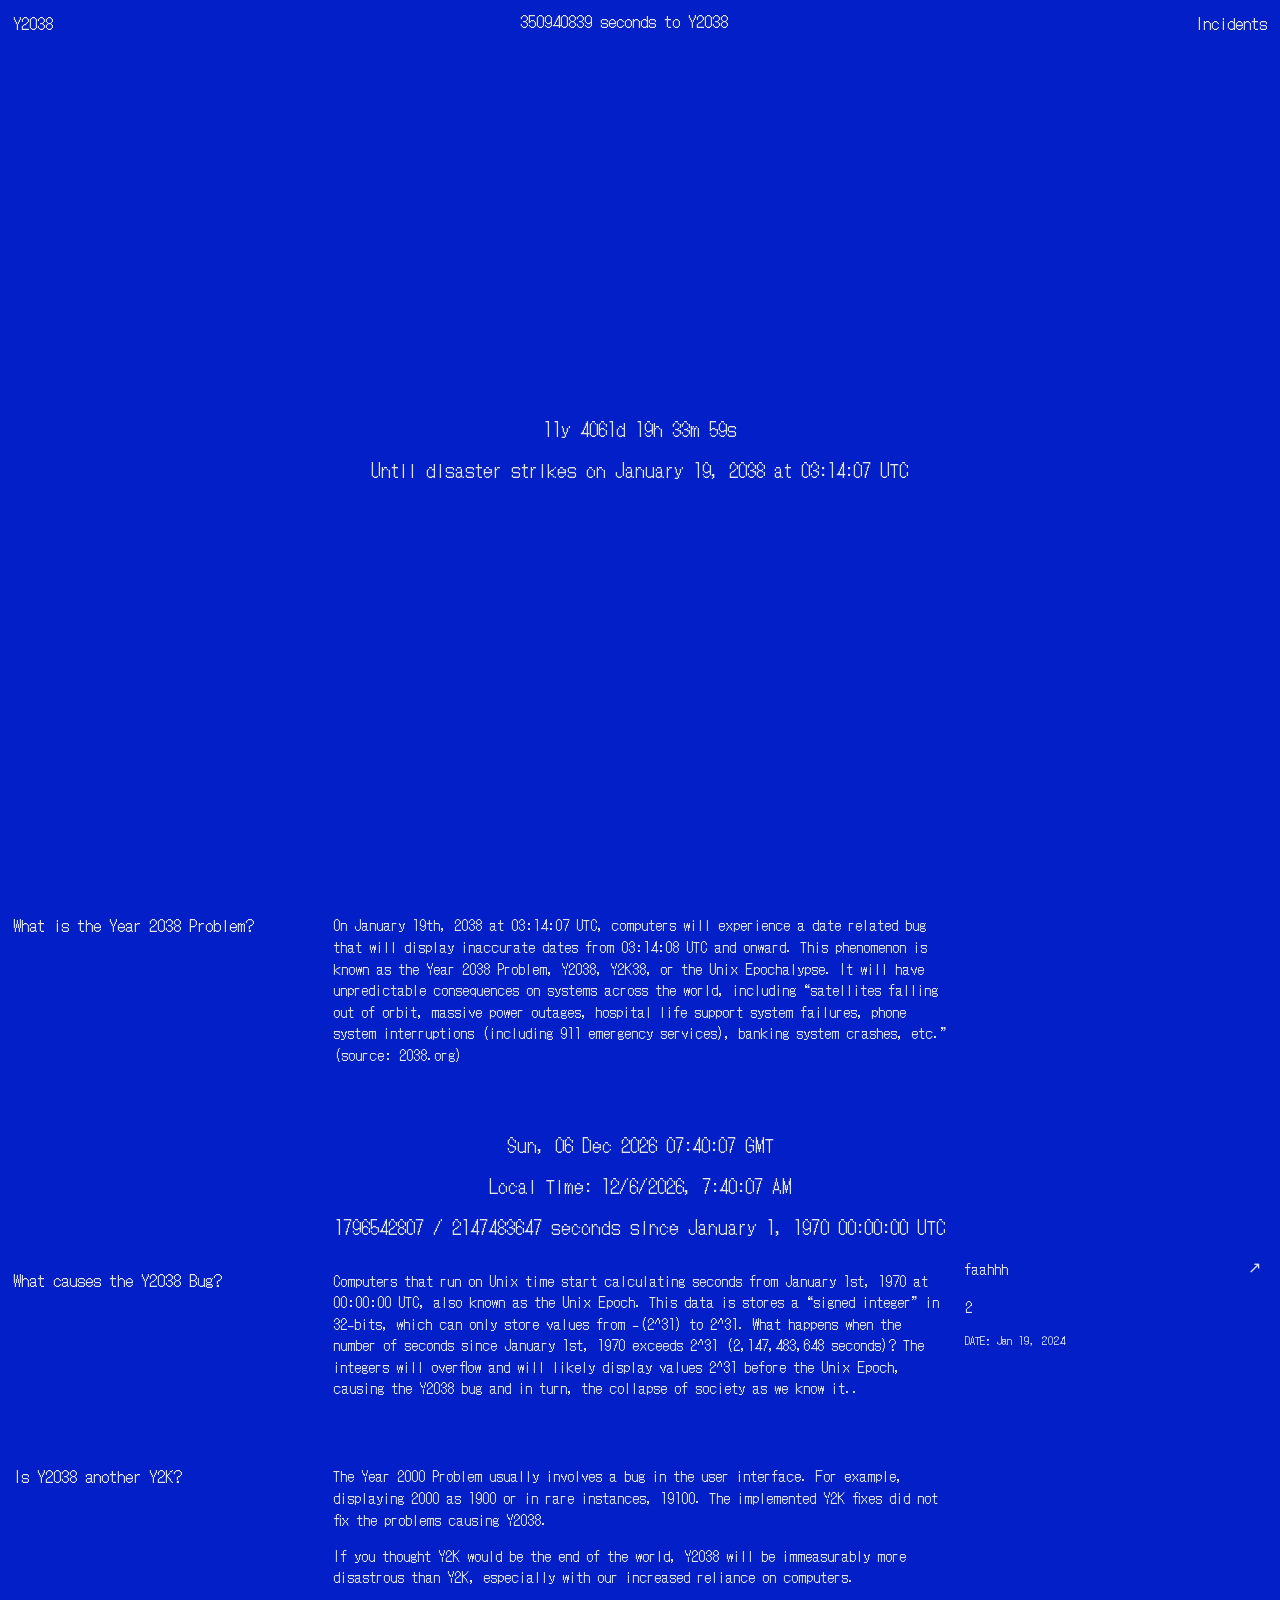
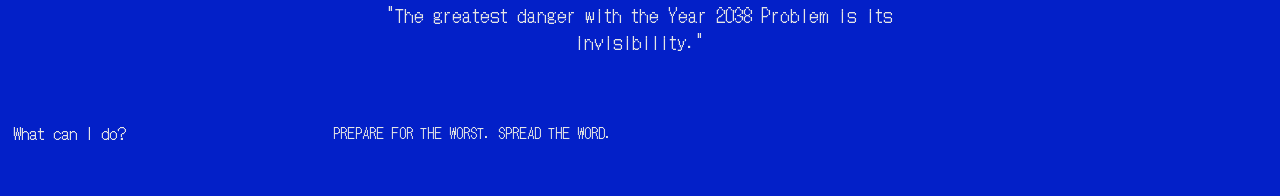
==== index.html @ cee97e88 "Incidents Page" ====
<!DOCTYPE html>
<html lang="en">
<head>
    <meta charset="UTF-8">
    <meta name="viewport" content="width=device-width, initial-scale=1.0">
    <title>Y2038</title>

    <link rel="stylesheet" href="css/style.css">

    <link rel="preconnect" href="https://fonts.googleapis.com">
    <link rel="preconnect" href="https://fonts.gstatic.com" crossorigin>
    <link href="https://fonts.googleapis.com/css2?family=DotGothic16&family=Outfit:wght@100..900&display=swap" rel="stylesheet">
</head>
<body>
    <header>
        <nav>
            <ul>
                <li><a href="index.html">Y2038</a></li>
                <li id="liveDecimal2"></li>
                <li><a href="incidents.html">Incidents</a></li>
            </ul>
        </nav>
    </header>

    <section class="start">
        <div class="countdown">
            <h1 id="countdown"></h1>
            <h1>Until disaster strikes on January 19, 2038 at 03:14:07 UTC</h1>
        </div>
    </section>

    <section class="info-wrapper">
        <div class="info">
            <h2>What is the Year 2038 Problem?</h2>
            <p>On January 19th, 2038 at 03:14:07 UTC, computers will experience a date related bug that will display inaccurate dates from 03:14:08 UTC and onward. This phenomenon is known as the Year 2038 Problem, Y2038, Y2K38, or the Unix Epochalypse. It will have unpredictable consequences on systems across the world, including “satellites falling out of orbit, massive power outages, hospital life support system failures, phone system interruptions (including 911 emergency services), banking system crashes, etc.” (source: 2038.org)</p>
        </div>

        <div class="countdown">
            <h1 id="liveClock"></h1>
            <h1 id="liveLocalClock"></h1>
            <h1 id="liveDecimal"></h1>
        </div>

        <div class="info">
            <h2>What causes the Y2038 Bug?</h2>
            <p>Computers that run on Unix time start calculating seconds from January 1st, 1970 at 00:00:00 UTC, also known as the Unix Epoch. This data is stores a “signed integer” in 32-bits, which can only store values from −(2^31) to 2^31. What happens when the number of seconds since January 1st, 1970 exceeds 2^31 (2,147,483,648 seconds)? The integers will overflow and will likely display values 2^31 before the Unix Epoch, causing the Y2038 bug and in turn, the collapse of society as we know it..</p>
            
            <div class="event">
                <div class="tab">
                    <p class="empty">faahhh</p>
                    <div class="incident-source">
                        <a href="error.html">↗</a>
                    </div>
                </div>
                <p>2</p>
                <p class="incident-date">DATE: Jan 19, 2024</p>
            </div>
        </div>

        <div class="info">
            <h2>Is Y2038 another Y2K?</h2>
            <div>
                <p>The Year 2000 Problem usually involves a bug in the user interface. For example, displaying 2000 as 1900 or in rare instances, 19100. The implemented Y2K fixes did not fix the problems causing Y2038.</p>

                <p>If you thought Y2K would be the end of the world, Y2038 will be immeasurably more disastrous than Y2K, especially with our increased reliance on computers.</p>

                <h1>"The greatest danger with the Year 2038 Problem is its invisibility."</h1>
            </div>
        </div>

        <div class="info">
            <h2>What can I do?</h2>
            <p>PREPARE FOR THE WORST. SPREAD THE WORD. </p>
        </div>
    </section>
    
    <script src="test.js"></script>
</body>
</html>
---- css/style.css ----
body {
    margin: 0;
    color: rgb(229, 229, 229);
}

html {
    /*background-color: rgb(0, 0, 0);*/
    background-color: rgba(3, 32, 200, 1);
}

/* TYPOGRAPHY */

.dotgothic16-regular {
  font-family: "DotGothic16", sans-serif;
  font-weight: 400;
  font-style: normal;
}

h1 {
    font-family: "DotGothic16";
    font-size: 1.1rem;
    line-height: 150%;
    font-weight: normal;
    text-align: center;
}

h2 {
    font-family: "DotGothic16";
    font-size: 1rem;
    line-height: 150%;
    font-weight: normal;
}

h3 {
       font-family: "DotGothic16";
        font-size: 1.25rem;
        line-height: 120%;
        font-weight: normal;
        padding:0 8px;
}     

p {
    font-family: "DotGothic16";
    font-size: 0.9rem;
    line-height: 150%;
}

a {
    color: rgb(229, 229, 229);
    text-decoration: none;
    line-height: 180%;

}

a:hover {
    text-decoration: underline;
}

a.active {
    text-decoration: underline;

}

li {
    font-family: "DotGothic16";
    font-size: 1rem;
}

/* NAVIGATION BAR */

header {
    position: fixed;
    top: 1%;
    width: 100%;
}

ul {
    margin: 0 1%;
    padding: 0;
    list-style: none;
    list-style-type: none;
  
    display: flex; 
    flex-direction: row;
    justify-content:space-between;
  }


/* COUNTDOWN SECTION */

.start {
    height: 100vh;
    display: flex;
    justify-content: center;
    align-items: center;
}
.countdown h1 {
    text-align: center;
}



/* INFO SECTION */
.info-wrapper {
    margin: 0 1%;

}
.info {
    display: grid;
    grid-template-columns: 1fr 2fr 1fr;
    column-gap: 1%;
    padding-bottom: 3%;
}

/* 404 ERROR PAGE */

.error-warning {
    text-align: center;
    height: 100vh;

    display: flex;
    flex-direction: column;
    justify-content: center;
    align-items: center;
}

.error-warning h1 {
    line-height: 30%;
}

/* INCIDENTS SECTION */

.incidents-wrapper {
    margin: 4em 1% 1%;
}

.incidents {
    display: grid;
    grid-template-columns: repeat(6, 1fr);
    grid-auto-rows: 2fr;
    gap: -1px;
    grid-auto-flow: row dense;
}

.incidents div {
    border-style: dotted;
    border-width: 0.1px;
    border-color: white;
    overflow-x: scroll;
}
    
.incidents .event-1x2 {
    grid-column: span 2;   
}

.event p {
    padding-left: 5px;
}

.incident-date {
    padding-left: 5px;;
    font-family: "DotGothic16";
    font-size: 0.7rem;
    padding-left: 5px;
}

.tab {
    position: sticky;
    top: 0;
    margin: -1px;

    display: flex;
    justify-content: space-between;
    align-items: center;

    background-color: rgba(3, 32, 200, 1);;
}

.tab p {
    line-height: 0;
    padding-left: 5px;
}

.tab .incident-source {
    text-align: center;
    height: 0;
    width: 30px;
    padding-bottom: 30px;
    margin: -1px;
}

.event2 {
    border-style: dotted;
    border-width: 0.1px;
    border-color: white;
    overflow-x: scroll;
}

.tab2 div {
    border-style: dotted;
    border-width: 0.1px;
    border-color: white;
}

.tab2 {
    display: flex;
    justify-content: space-between;
}
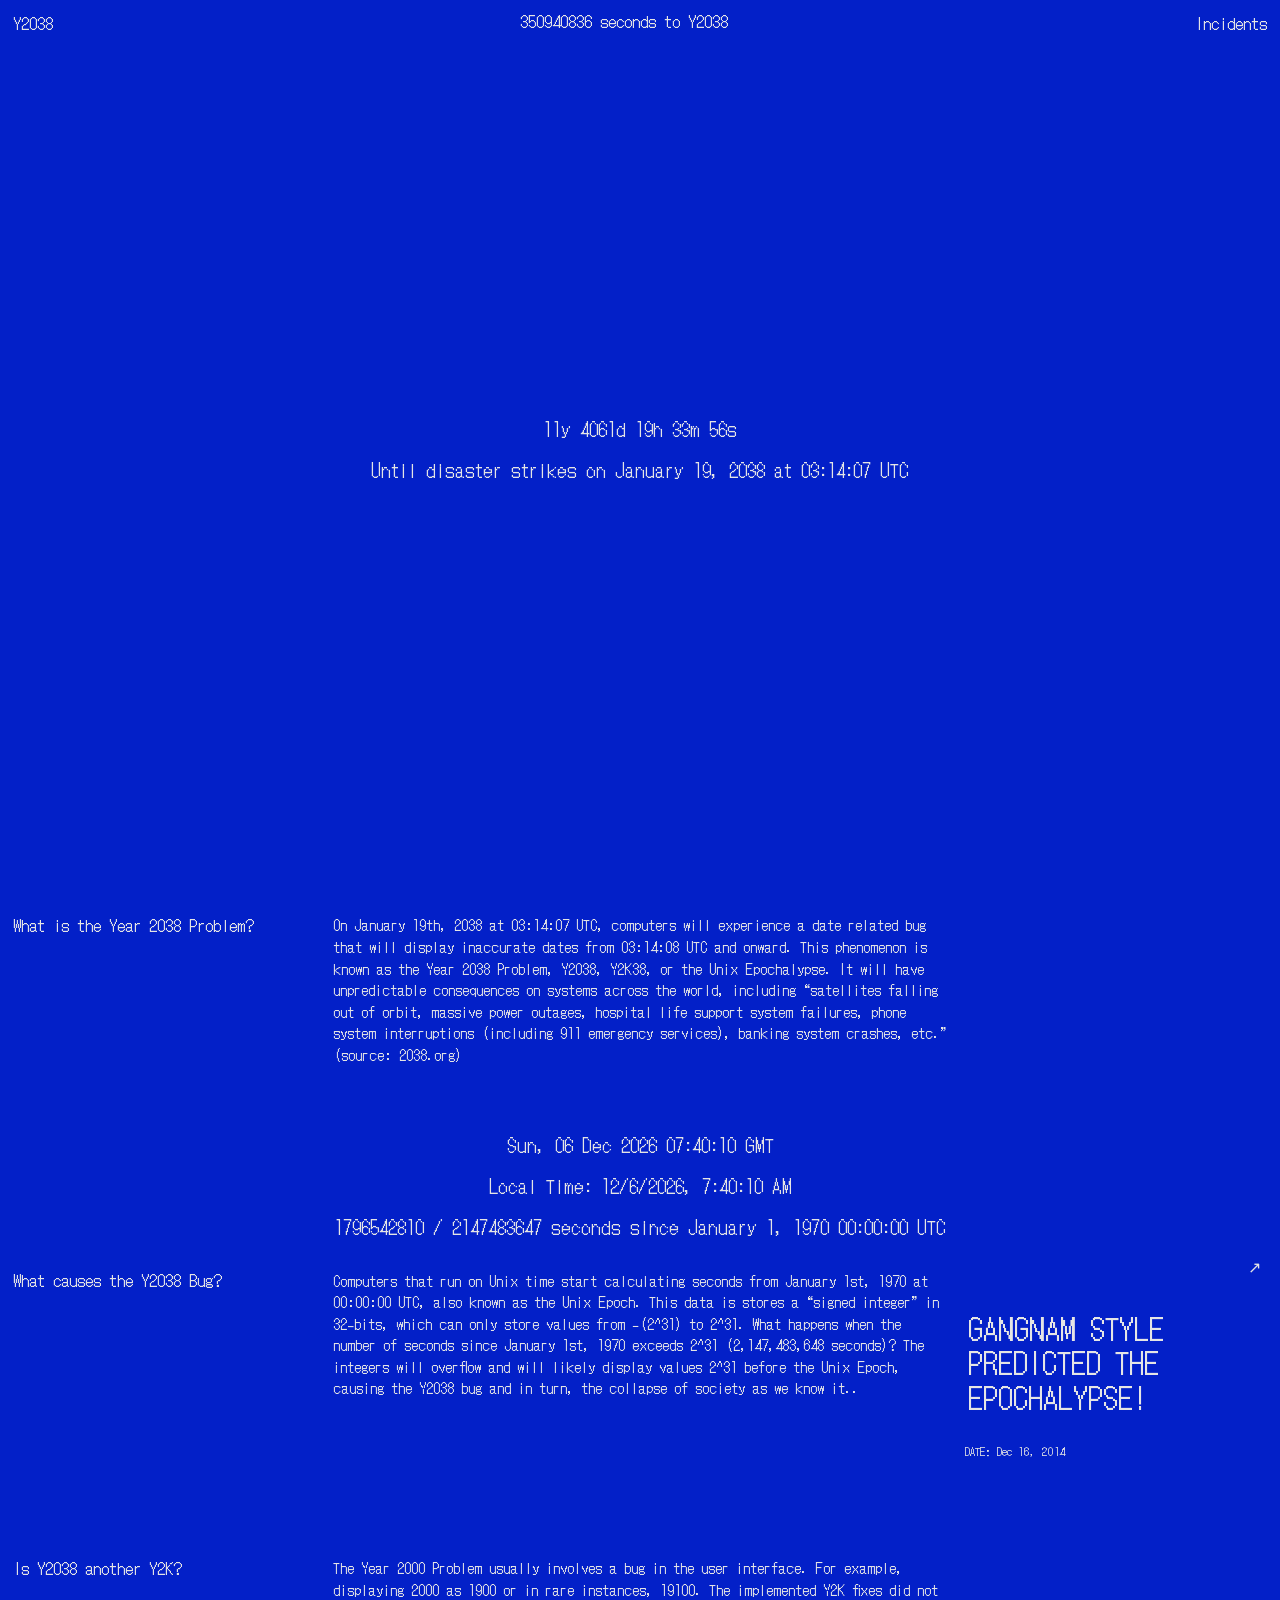
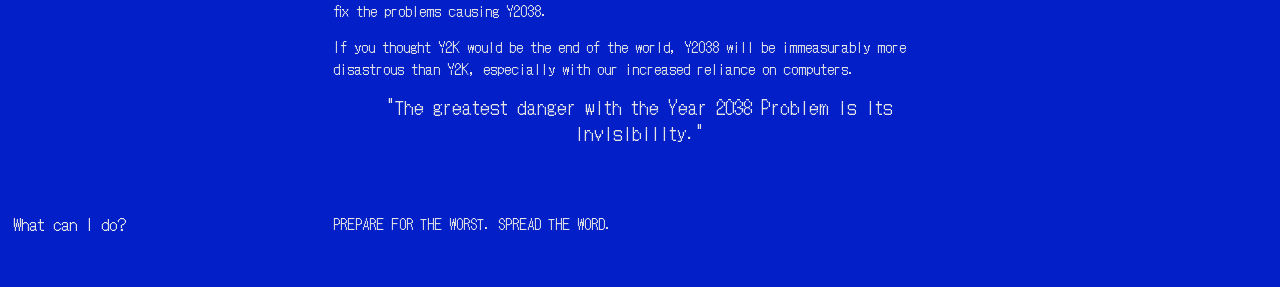
==== commit da3c6739: "Incidents Added" ====
--- a/index.html
+++ b/index.html
@@ -47,13 +47,13 @@
             
             <div class="event">
                 <div class="tab">
-                    <p class="empty">faahhh</p>
+                    <p class="empty"></p>
                     <div class="incident-source">
-                        <a href="error.html">↗</a>
+                        <a target="_blank" href="https://metro.co.uk/2014/12/16/all-computers-are-going-to-be-wiped-out-in-2038-and-youtubes-gangnam-style-problem-may-prove-it-4988920/">↗</a>
                     </div>
                 </div>
-                <p>2</p>
-                <p class="incident-date">DATE: Jan 19, 2024</p>
+                <h3>GANGNAM STYLE PREDICTED THE EPOCHALYPSE!</h3>
+                <p class="incident-date">DATE: Dec 16, 2014 </p>
             </div>
         </div>
 
--- a/css/style.css
+++ b/css/style.css
@@ -33,7 +33,7 @@
 
 h3 {
        font-family: "DotGothic16";
-        font-size: 1.25rem;
+        font-size: 1.8rem;
         line-height: 120%;
         font-weight: normal;
         padding:0 8px;
@@ -136,7 +136,7 @@
 
 .incidents {
     display: grid;
-    grid-template-columns: repeat(6, 1fr);
+    grid-template-columns: repeat(4, 1fr);
     grid-auto-rows: 2fr;
     gap: -1px;
     grid-auto-flow: row dense;
@@ -146,11 +146,18 @@
     border-style: dotted;
     border-width: 0.1px;
     border-color: white;
+    overflow-y: scroll;
     overflow-x: scroll;
 }
-    
+
+.event {
+    height: 250px;
+}
+
 .incidents .event-1x2 {
-    grid-column: span 2;   
+    grid-row: span 2;   
+    overflow-y: scroll;
+    overflow-x: scroll;
 }
 
 .event p {
@@ -172,8 +179,7 @@
     display: flex;
     justify-content: space-between;
     align-items: center;
-
-    background-color: rgba(3, 32, 200, 1);;
+    background-color: rgba(3, 32, 200, 1);
 }
 
 .tab p {
@@ -207,3 +213,7 @@
     justify-content: space-between;
 }
 
+img {
+    width: 100%;
+    height: auto;
+}
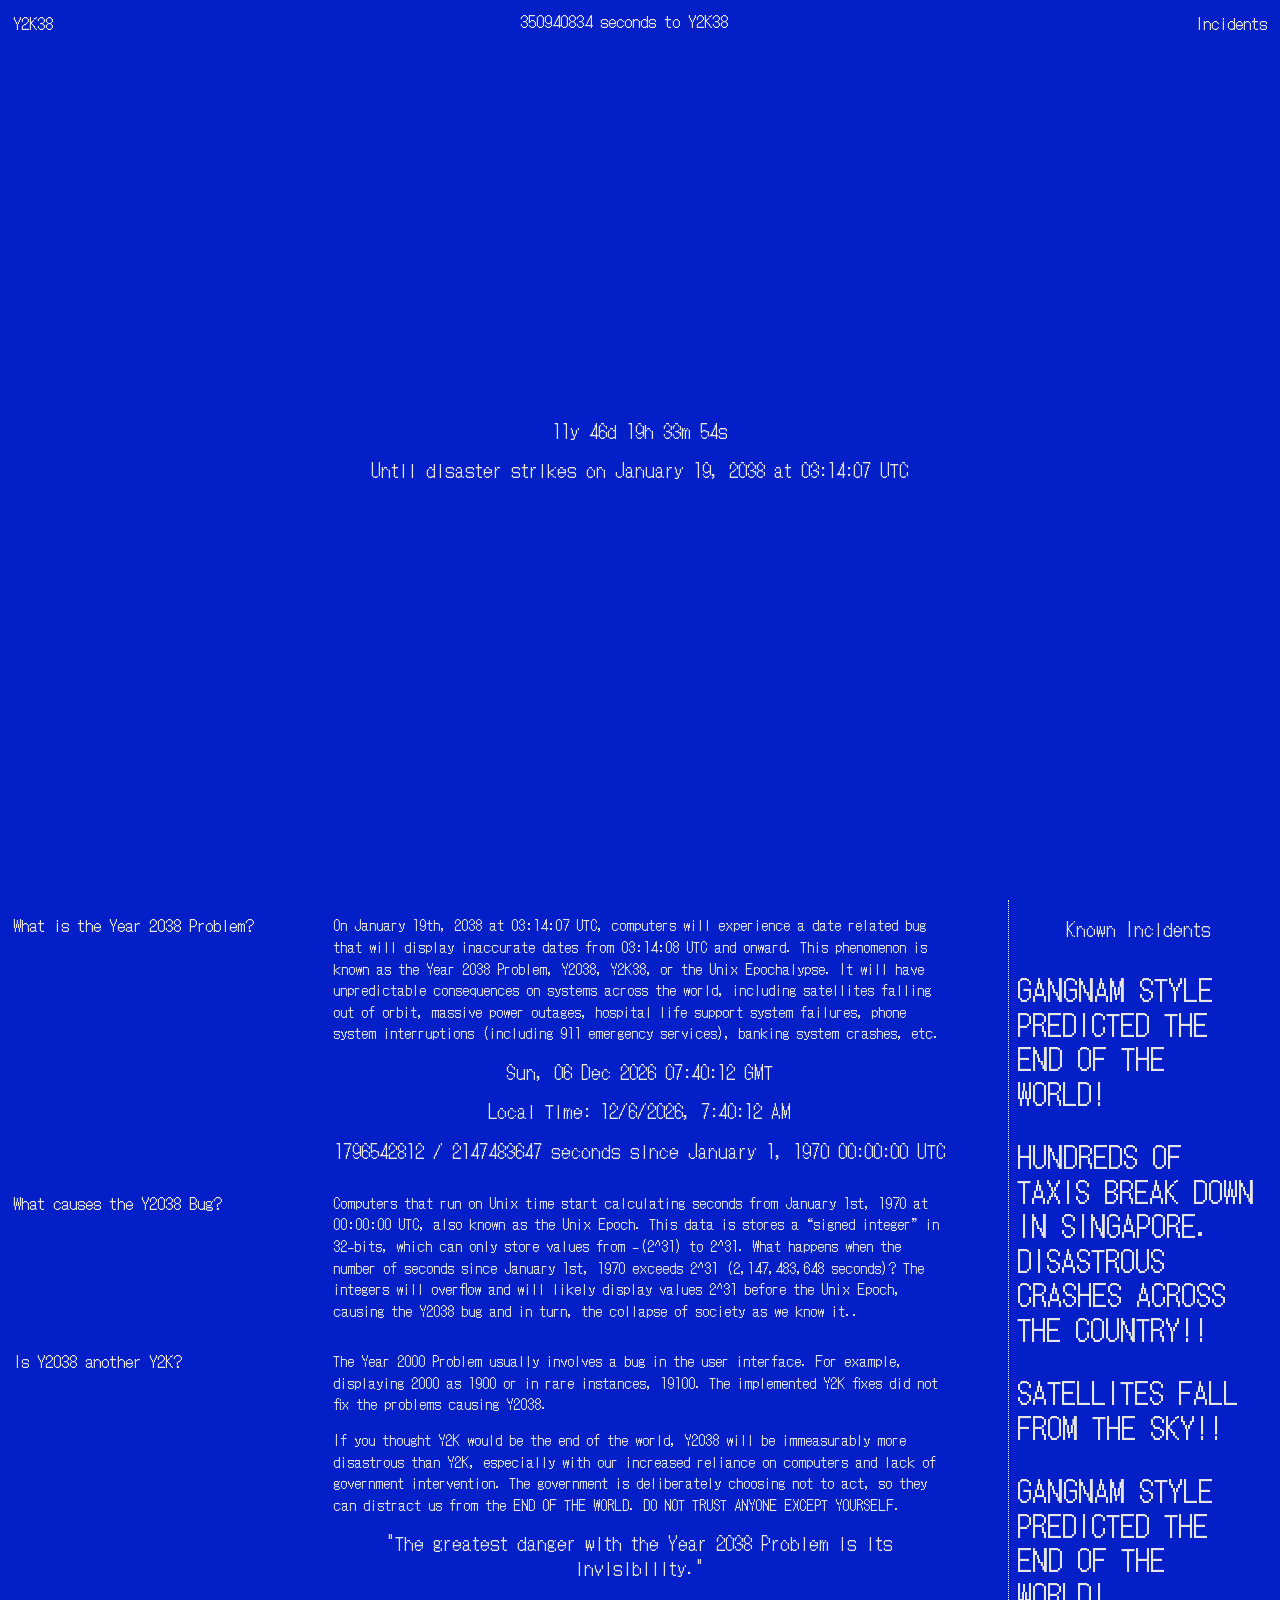
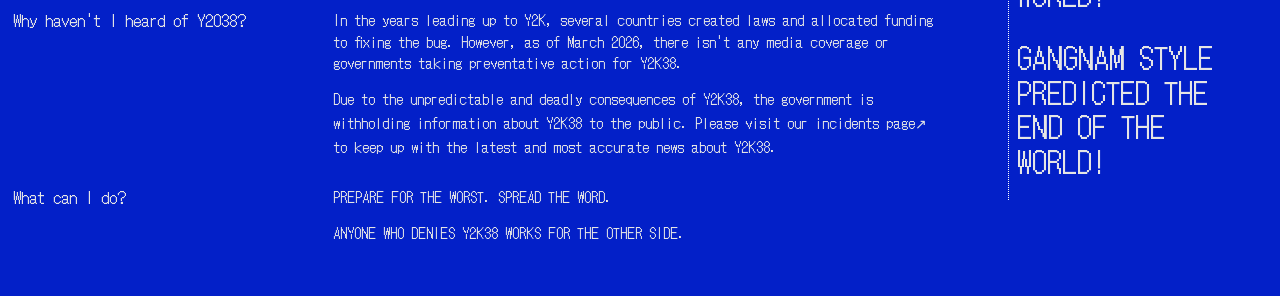
==== commit e731c4c0: "Added code errors and real life events" ====
--- a/index.html
+++ b/index.html
@@ -3,7 +3,7 @@
 <head>
     <meta charset="UTF-8">
     <meta name="viewport" content="width=device-width, initial-scale=1.0">
-    <title>Y2038</title>
+    <title>Y2K38</title>
 
     <link rel="stylesheet" href="css/style.css">
 
@@ -15,7 +15,7 @@
     <header>
         <nav>
             <ul>
-                <li><a href="index.html">Y2038</a></li>
+                <li><a href="index.html">Y2K38</a></li>
                 <li id="liveDecimal2"></li>
                 <li><a href="incidents.html">Incidents</a></li>
             </ul>
@@ -31,46 +31,59 @@
 
     <section class="info-wrapper">
         <div class="info">
+
             <h2>What is the Year 2038 Problem?</h2>
-            <p>On January 19th, 2038 at 03:14:07 UTC, computers will experience a date related bug that will display inaccurate dates from 03:14:08 UTC and onward. This phenomenon is known as the Year 2038 Problem, Y2038, Y2K38, or the Unix Epochalypse. It will have unpredictable consequences on systems across the world, including “satellites falling out of orbit, massive power outages, hospital life support system failures, phone system interruptions (including 911 emergency services), banking system crashes, etc.” (source: 2038.org)</p>
-        </div>
 
-        <div class="countdown">
-            <h1 id="liveClock"></h1>
-            <h1 id="liveLocalClock"></h1>
-            <h1 id="liveDecimal"></h1>
-        </div>
 
-        <div class="info">
+            <div>
+            <p>On January 19th, 2038 at 03:14:07 UTC, computers will experience a date related bug that will display inaccurate dates from 03:14:08 UTC and onward. This phenomenon is known as the Year 2038 Problem, Y2038, Y2K38, or the Unix Epochalypse. It will have unpredictable consequences on systems across the world, including satellites falling out of orbit, massive power outages, hospital life support system failures, phone system interruptions (including 911 emergency services), banking system crashes, etc.</p>
+
+                <div class="countdown">
+                <h1 id="liveClock"></h1>
+                <h1 id="liveLocalClock"></h1>
+                <h1 id="liveDecimal"></h1>
+            </div>
+            </div>
+                
+            <div class="event-home">
+                <a href="incidents.html"><h1>Known Incidents</h1></a>
+                <a href="incidents.html"><h3>GANGNAM STYLE PREDICTED THE END OF THE WORLD!</h3></a>
+                <a href="incidents.html"><h3>HUNDREDS OF TAXIS BREAK DOWN IN SINGAPORE. DISASTROUS CRASHES ACROSS THE COUNTRY!!</h3></a>
+                <a href="incidents.html"><h3>SATELLITES FALL FROM THE SKY!!</h3></a>
+                <a href="incidents.html"><h3>GANGNAM STYLE PREDICTED THE END OF THE WORLD!</h3></a>
+                <a href="incidents.html"><h3>GANGNAM STYLE PREDICTED THE END OF THE WORLD!</h3></a>
+                <a href="incidents.html"><h3>GANGNAM STYLE PREDICTED THE END OF THE WORLD!</h3></a>
+                <a href="incidents.html"><h3>HUNDREDS OF TAXIS BREAK DOWN IN SINGAPORE. DISASTROUS CRASHES ACROSS THE COUNTRY!!</h3></a>
+            </div>
+
             <h2>What causes the Y2038 Bug?</h2>
-            <p>Computers that run on Unix time start calculating seconds from January 1st, 1970 at 00:00:00 UTC, also known as the Unix Epoch. This data is stores a “signed integer” in 32-bits, which can only store values from −(2^31) to 2^31. What happens when the number of seconds since January 1st, 1970 exceeds 2^31 (2,147,483,648 seconds)? The integers will overflow and will likely display values 2^31 before the Unix Epoch, causing the Y2038 bug and in turn, the collapse of society as we know it..</p>
-            
-            <div class="event">
-                <div class="tab">
-                    <p class="empty"></p>
-                    <div class="incident-source">
-                        <a target="_blank" href="https://metro.co.uk/2014/12/16/all-computers-are-going-to-be-wiped-out-in-2038-and-youtubes-gangnam-style-problem-may-prove-it-4988920/">↗</a>
-                    </div>
-                </div>
-                <h3>GANGNAM STYLE PREDICTED THE EPOCHALYPSE!</h3>
-                <p class="incident-date">DATE: Dec 16, 2014 </p>
-            </div>
-        </div>
+            <p class="info-answer">Computers that run on Unix time start calculating seconds from January 1st, 1970 at 00:00:00 UTC, also known as the Unix Epoch. This data is stores a “signed integer” in 32-bits, which can only store values from −(2^31) to 2^31. What happens when the number of seconds since January 1st, 1970 exceeds 2^31 (2,147,483,648 seconds)? The integers will overflow and will likely display values 2^31 before the Unix Epoch, causing the Y2038 bug and in turn, the collapse of society as we know it..</p>
 
-        <div class="info">
+
+
+
             <h2>Is Y2038 another Y2K?</h2>
-            <div>
+            <div class="info-answer">
                 <p>The Year 2000 Problem usually involves a bug in the user interface. For example, displaying 2000 as 1900 or in rare instances, 19100. The implemented Y2K fixes did not fix the problems causing Y2038.</p>
 
-                <p>If you thought Y2K would be the end of the world, Y2038 will be immeasurably more disastrous than Y2K, especially with our increased reliance on computers.</p>
+                <p>If you thought Y2K would be the end of the world, Y2038 will be immeasurably more disastrous than Y2K, especially with our increased reliance on computers and lack of government intervention. The government is deliberately choosing not to act, so they can distract us from the END OF THE WORLD. DO NOT TRUST ANYONE EXCEPT YOURSELF.</p>
 
                 <h1>"The greatest danger with the Year 2038 Problem is its invisibility."</h1>
             </div>
-        </div>
 
-        <div class="info">
+
+            <h2>Why haven't I heard of Y2038?</h2>
+            <div>
+                <p>In the years leading up to Y2K, several countries created laws and allocated funding to fixing the bug. However, as of March 2026, there isn't any media coverage or governments taking preventative action for Y2K38.</p>
+
+                <p class="info-answer">Due to the unpredictable and deadly consequences of Y2K38, the government is withholding information about Y2K38 to the public. Please visit our <a href="incidents.html">incidents page↗ </a> to keep up with the latest and most accurate news about Y2K38.</p>
+            </div>
+
             <h2>What can I do?</h2>
-            <p>PREPARE FOR THE WORST. SPREAD THE WORD. </p>
+            <div>
+                <p class="info-answer">PREPARE FOR THE WORST. SPREAD THE WORD. </p>
+                <p>ANYONE WHO DENIES Y2K38 WORKS FOR THE OTHER SIDE.</p>
+            </div>
         </div>
     </section>
     
--- a/css/style.css
+++ b/css/style.css
@@ -19,7 +19,6 @@
 h1 {
     font-family: "DotGothic16";
     font-size: 1.1rem;
-    line-height: 150%;
     font-weight: normal;
     text-align: center;
 }
@@ -54,6 +53,7 @@
 
 a:hover {
     text-decoration: underline;
+    color: rgb(60, 60, 255);
 }
 
 a.active {
@@ -108,8 +108,23 @@
 .info {
     display: grid;
     grid-template-columns: 1fr 2fr 1fr;
+    height:fit-content;
+
     column-gap: 1%;
+    row-gap: -1%;
     padding-bottom: 3%;
+}
+
+.event-home {
+    grid-row: span 6;
+    border-left: 0.1px dotted white;
+    overflow-y: scroll;
+    margin-left: 3em;
+    height: 100vh;
+}
+
+.event-home a:hover {
+    color: rgb(60, 60, 255);
 }
 
 /* 404 ERROR PAGE */
@@ -167,7 +182,7 @@
 .incident-date {
     padding-left: 5px;;
     font-family: "DotGothic16";
-    font-size: 0.7rem;
+    font-size: 0.8rem;
     padding-left: 5px;
 }
 
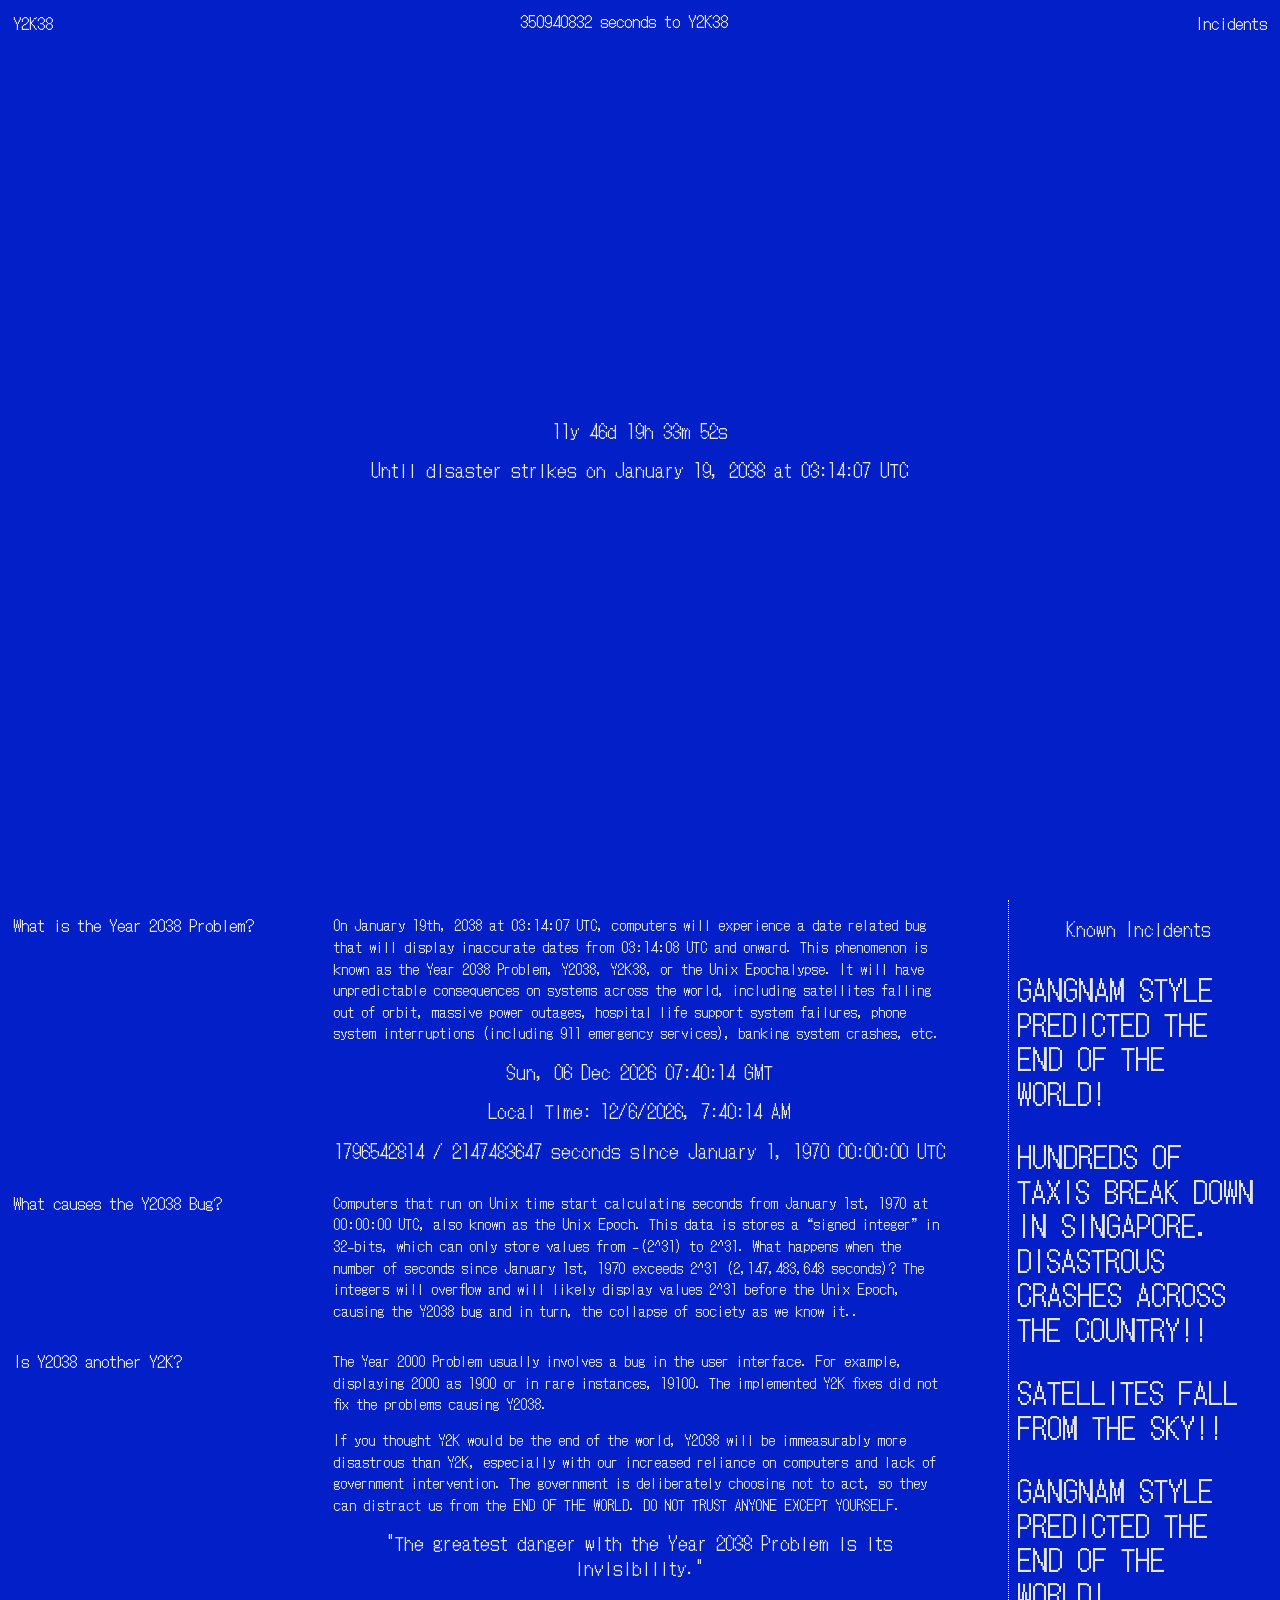
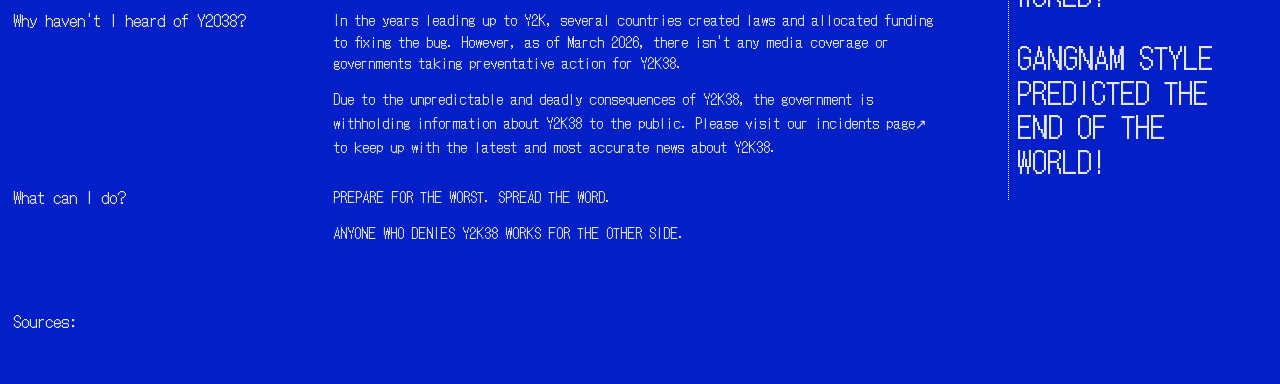
==== commit dc047a9d: "Real Event Incidents Added" ====
--- a/index.html
+++ b/index.html
@@ -86,6 +86,12 @@
             </div>
         </div>
     </section>
+
+    <section class="info-wrapper">
+        <div class="info">
+            <h2>Sources:</h2>
+        </div>
+    </section>
     
     <script src="test.js"></script>
 </body>
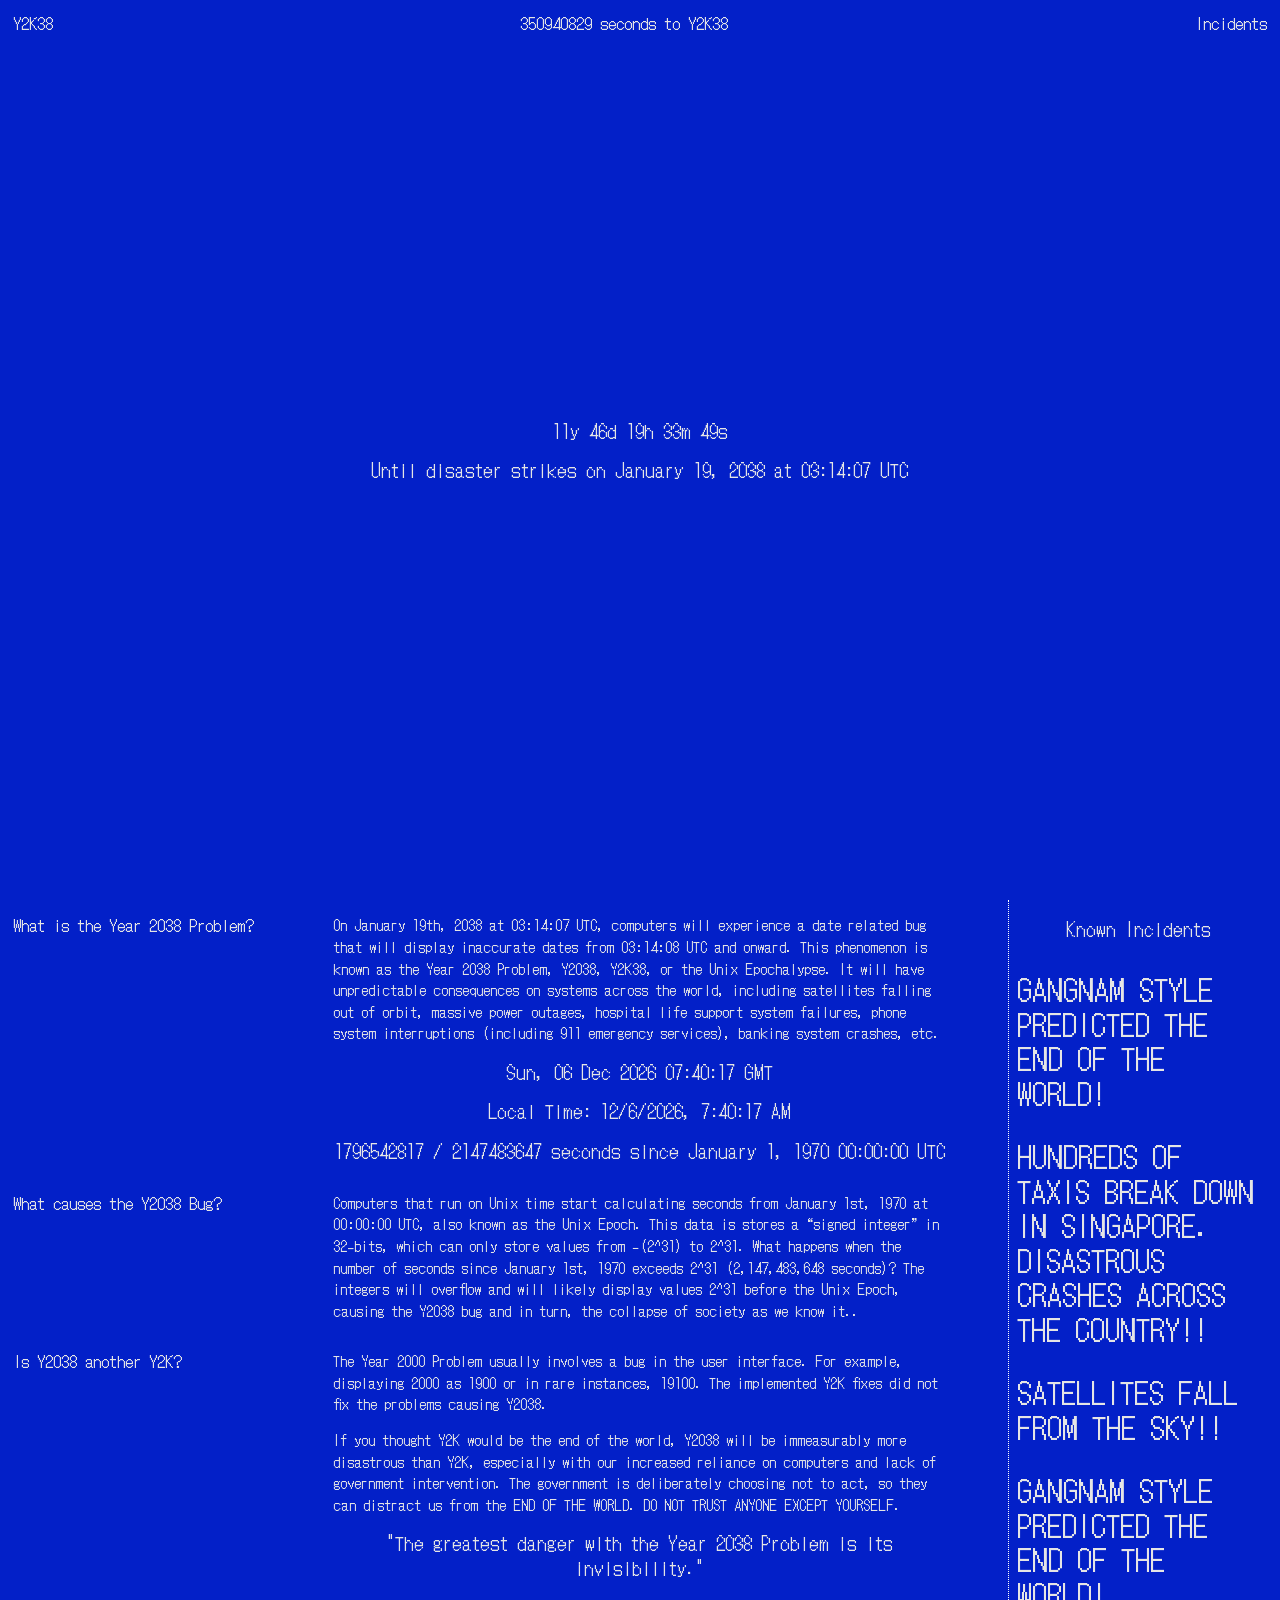
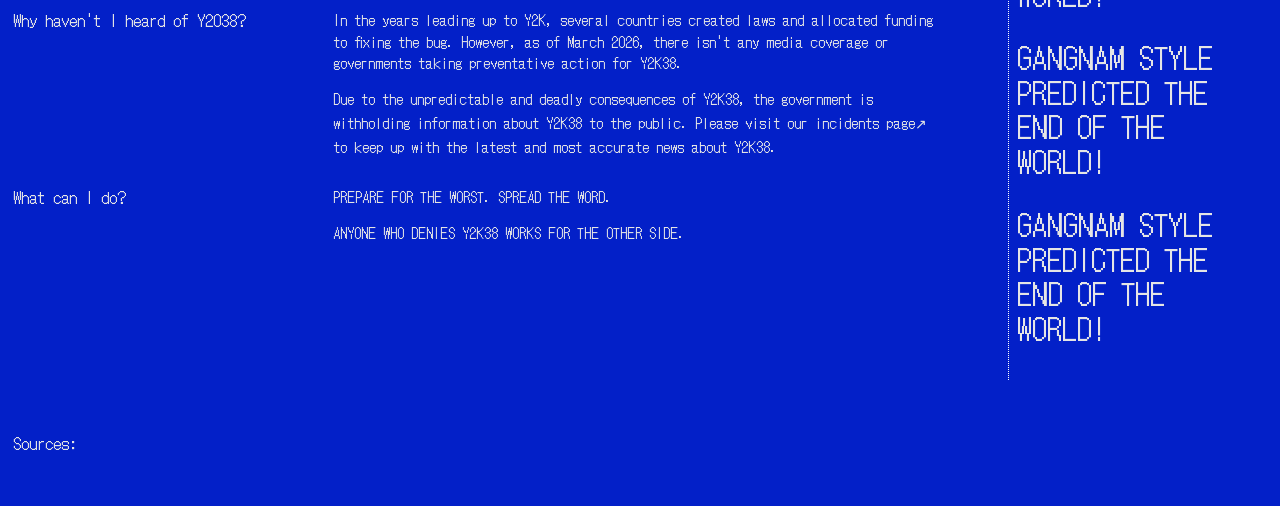
==== commit 944fcb82: "Add Events, Mobile Responsive" ====
--- a/index.html
+++ b/index.html
@@ -7,9 +7,21 @@
 
     <link rel="stylesheet" href="css/style.css">
 
+    <!--FAVICON-->
+    <link rel="icon" type="image/x-icon" href="images/error-favicon.svg">
+
+    <!--FONTS-->
     <link rel="preconnect" href="https://fonts.googleapis.com">
     <link rel="preconnect" href="https://fonts.gstatic.com" crossorigin>
     <link href="https://fonts.googleapis.com/css2?family=DotGothic16&family=Outfit:wght@100..900&display=swap" rel="stylesheet">
+
+    <style>
+        body {
+            overflow-x: scroll;
+        }
+
+    </style>
+
 </head>
 <body>
     <header>
@@ -33,8 +45,6 @@
         <div class="info">
 
             <h2>What is the Year 2038 Problem?</h2>
-
-
             <div>
             <p>On January 19th, 2038 at 03:14:07 UTC, computers will experience a date related bug that will display inaccurate dates from 03:14:08 UTC and onward. This phenomenon is known as the Year 2038 Problem, Y2038, Y2K38, or the Unix Epochalypse. It will have unpredictable consequences on systems across the world, including satellites falling out of orbit, massive power outages, hospital life support system failures, phone system interruptions (including 911 emergency services), banking system crashes, etc.</p>
 
@@ -44,7 +54,7 @@
                 <h1 id="liveDecimal"></h1>
             </div>
             </div>
-                
+
             <div class="event-home">
                 <a href="incidents.html"><h1>Known Incidents</h1></a>
                 <a href="incidents.html"><h3>GANGNAM STYLE PREDICTED THE END OF THE WORLD!</h3></a>
@@ -84,6 +94,7 @@
                 <p class="info-answer">PREPARE FOR THE WORST. SPREAD THE WORD. </p>
                 <p>ANYONE WHO DENIES Y2K38 WORKS FOR THE OTHER SIDE.</p>
             </div>
+
         </div>
     </section>
 
--- a/css/style.css
+++ b/css/style.css
@@ -7,6 +7,26 @@
     /*background-color: rgb(0, 0, 0);*/
     background-color: rgba(3, 32, 200, 1);
 }
+
+:root {
+  color-scheme: light dark;
+}
+
+/*@media (prefers-color-scheme: light) {
+  html {
+    background-color: rgba(3, 32, 200, 1);
+  }
+}
+
+@media (prefers-color-scheme: dark) {
+  html {
+    background-color: rgb(0, 0, 0);
+  }
+
+  body {
+    color: rgb(24, 178, 9);
+  }
+}*/
 
 /* TYPOGRAPHY */
 
@@ -48,7 +68,6 @@
     color: rgb(229, 229, 229);
     text-decoration: none;
     line-height: 180%;
-
 }
 
 a:hover {
@@ -56,6 +75,13 @@
     color: rgb(60, 60, 255);
 }
 
+/*@media (prefers-color-scheme: dark) {
+  a {
+    color:  rgb(24, 178, 9);
+  }
+}*/
+
+
 a.active {
     text-decoration: underline;
 
@@ -66,6 +92,19 @@
     font-size: 1rem;
 }
 
+@media only screen and (max-width:700px) {
+    h3 {
+        font-size: 1.5rem;
+    }
+
+    p {
+        font-size: 0.8rem;
+    }
+
+    li {
+            font-size: 0.8rem;
+    }
+}
 /* NAVIGATION BAR */
 
 header {
@@ -79,10 +118,12 @@
     padding: 0;
     list-style: none;
     list-style-type: none;
+    text-align: center;
   
     display: flex; 
     flex-direction: row;
     justify-content:space-between;
+    align-items: baseline;
   }
 
 
@@ -120,12 +161,25 @@
     border-left: 0.1px dotted white;
     overflow-y: scroll;
     margin-left: 3em;
-    height: 100vh;
+    height: 120vh;
 }
 
 .event-home a:hover {
     color: rgb(60, 60, 255);
 }
+
+@media only screen and (max-width:700px) {
+    .info {
+        overflow-x: scroll;
+    }
+
+    .event-home {
+        margin-left: 1em;
+        height: 200vh;
+    }
+
+}
+
 
 /* 404 ERROR PAGE */
 
@@ -152,9 +206,27 @@
 .incidents {
     display: grid;
     grid-template-columns: repeat(4, 1fr);
-    grid-auto-rows: 2fr;
+    grid-row: 2fr;
     gap: -1px;
     grid-auto-flow: row dense;
+}
+
+@media only screen and (max-width:1000px) {
+    .incidents {
+        display: grid;
+        grid-template-columns: repeat(3, 1fr);
+    }
+}
+
+@media only screen and (max-width:700px) {
+    .incidents {
+        display: grid;
+        grid-template-columns: repeat(2, 1fr);
+    }
+
+    .tab p {
+        font-size: 0.5rem;
+    }
 }
 
 .incidents div {
@@ -162,7 +234,6 @@
     border-width: 0.1px;
     border-color: white;
     overflow-y: scroll;
-    overflow-x: scroll;
 }
 
 .event {
@@ -170,9 +241,13 @@
 }
 
 .incidents .event-1x2 {
-    grid-row: span 2;   
+    grid-row: span 2;
     overflow-y: scroll;
-    overflow-x: scroll;
+}
+
+.incidents .event-2x1 {
+    grid-column: span 2;   
+    overflow-y: scroll;
 }
 
 .event p {
@@ -196,6 +271,12 @@
     align-items: center;
     background-color: rgba(3, 32, 200, 1);
 }
+/*
+@media (prefers-color-scheme: dark) {
+  .tab {
+    background-color: rgb(0, 0, 0);
+  }
+}*/
 
 .tab p {
     line-height: 0;
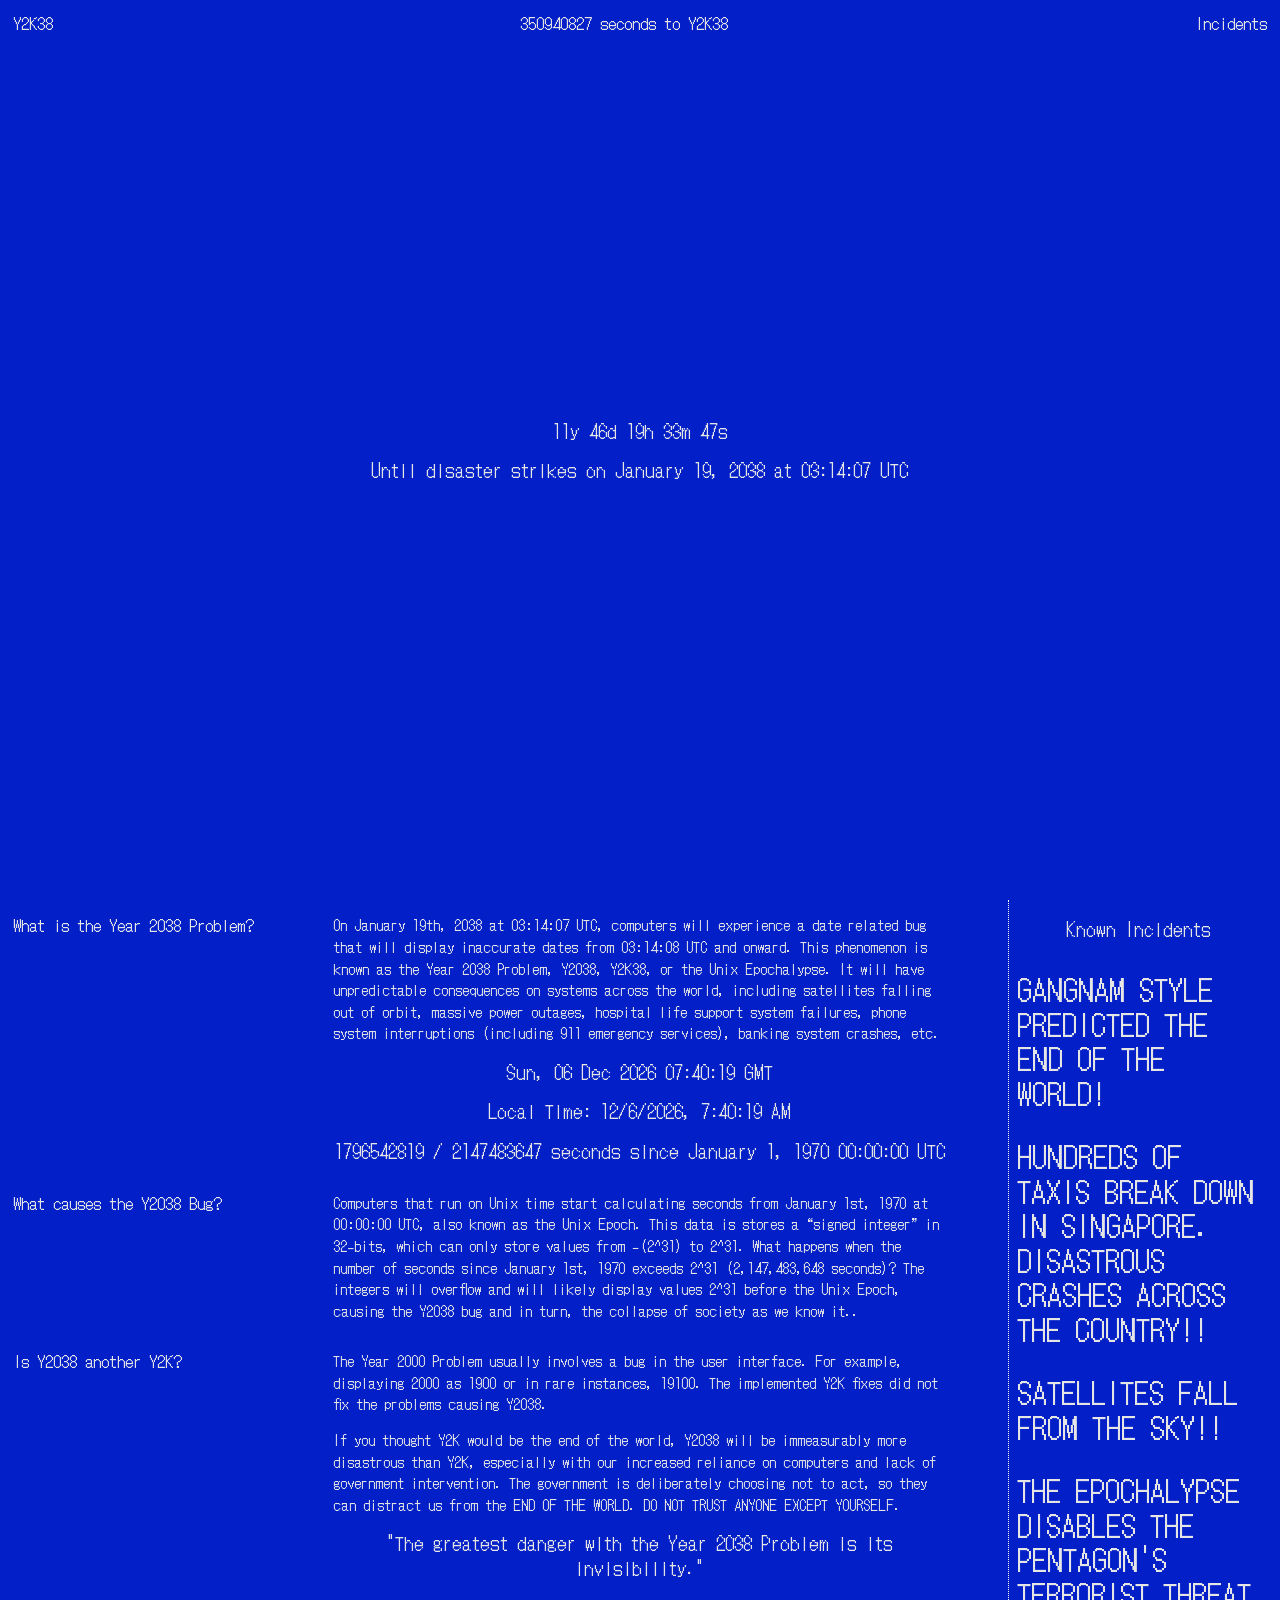
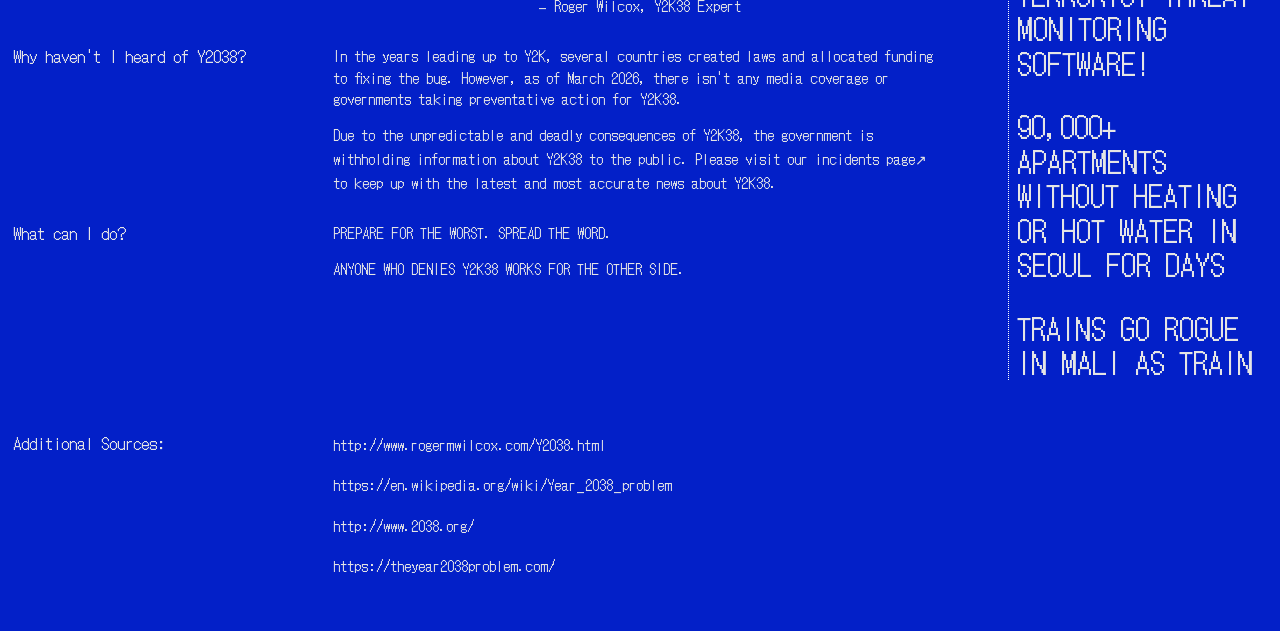
==== commit ddc5a2a6: "Added Sources" ====
--- a/index.html
+++ b/index.html
@@ -60,10 +60,11 @@
                 <a href="incidents.html"><h3>GANGNAM STYLE PREDICTED THE END OF THE WORLD!</h3></a>
                 <a href="incidents.html"><h3>HUNDREDS OF TAXIS BREAK DOWN IN SINGAPORE. DISASTROUS CRASHES ACROSS THE COUNTRY!!</h3></a>
                 <a href="incidents.html"><h3>SATELLITES FALL FROM THE SKY!!</h3></a>
-                <a href="incidents.html"><h3>GANGNAM STYLE PREDICTED THE END OF THE WORLD!</h3></a>
-                <a href="incidents.html"><h3>GANGNAM STYLE PREDICTED THE END OF THE WORLD!</h3></a>
-                <a href="incidents.html"><h3>GANGNAM STYLE PREDICTED THE END OF THE WORLD!</h3></a>
-                <a href="incidents.html"><h3>HUNDREDS OF TAXIS BREAK DOWN IN SINGAPORE. DISASTROUS CRASHES ACROSS THE COUNTRY!!</h3></a>
+                <a href="incidents.html"><h3>THE EPOCHALYPSE DISABLES THE PENTAGON'S TERRORIST THREAT MONITORING SOFTWARE!</h3></a>
+                <a href="incidents.html"><h3>90,000+ APARTMENTS WITHOUT HEATING OR HOT WATER IN SEOUL FOR DAYS</h3></a>
+                <a href="incidents.html"><h3>TRAINS GO ROGUE IN MALI AS TRAIN TRACKING SOFTWARE BREAKS DOWN!!!</h3></a>
+                <a href="incidents.html"><h3>GERMAN FAMILIES DENIED GOVERNMENT CHILDCARE!</h3></a>
+                <a href="incidents.html"><h3>300 DIALYSIS MACHINES FAIL IN EGYPT</h3></a>
             </div>
 
             <h2>What causes the Y2038 Bug?</h2>
@@ -79,6 +80,7 @@
                 <p>If you thought Y2K would be the end of the world, Y2038 will be immeasurably more disastrous than Y2K, especially with our increased reliance on computers and lack of government intervention. The government is deliberately choosing not to act, so they can distract us from the END OF THE WORLD. DO NOT TRUST ANYONE EXCEPT YOURSELF.</p>
 
                 <h1>"The greatest danger with the Year 2038 Problem is its invisibility."</h1>
+                <p style="text-align: center;">— Roger Wilcox, Y2K38 Expert</p>
             </div>
 
 
@@ -100,7 +102,15 @@
 
     <section class="info-wrapper">
         <div class="info">
-            <h2>Sources:</h2>
+            <h2>Additional Sources:</h2>
+            <div>
+                <p><a target="_blank" href="http://www.rogermwilcox.com/Y2038.html">http://www.rogermwilcox.com/Y2038.html</a></p>
+                <p><a target="_blank" href="https://en.wikipedia.org/wiki/Year_2038_problem">https://en.wikipedia.org/wiki/Year_2038_problem</a></p>
+                <p><a target="_blank" href="http://www.2038.org/">http://www.2038.org/</a></p>
+                <p><a target="_blank" href="https://theyear2038problem.com/">https://theyear2038problem.com/</a></p>
+                <!--<p><a href="about.html">About</a></p>-->
+
+            </div>
         </div>
     </section>
     
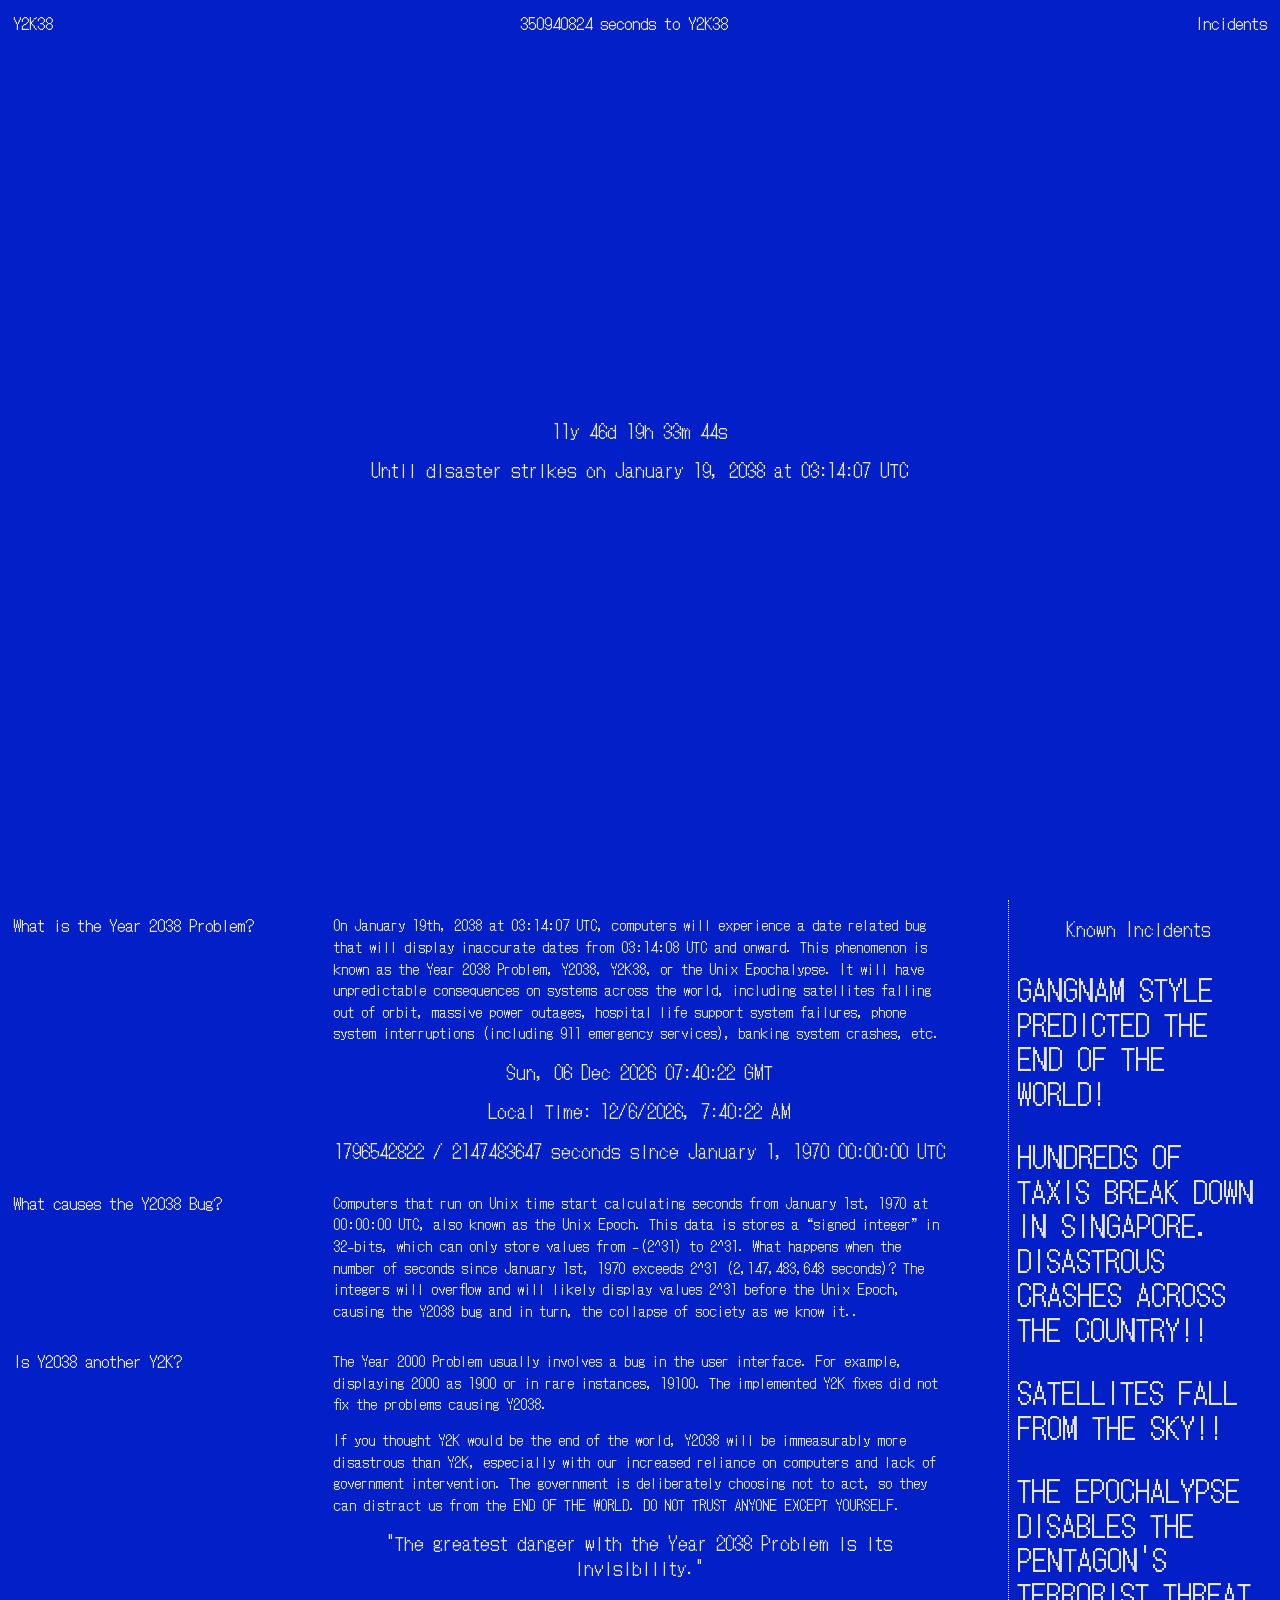
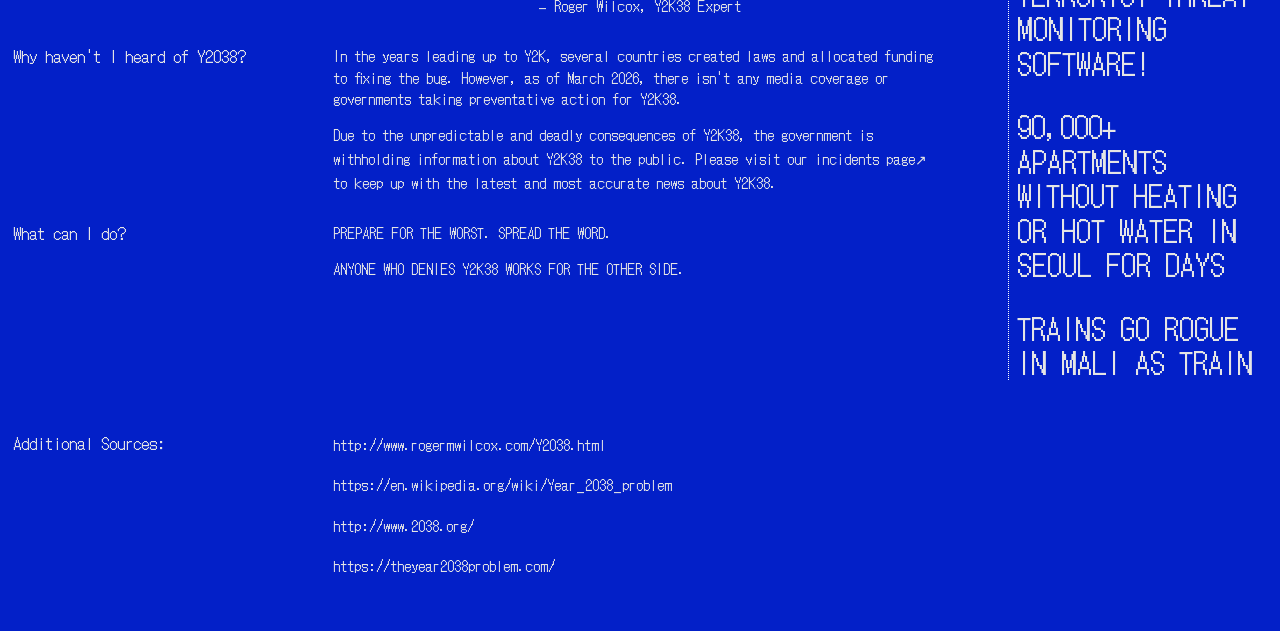
==== commit 6f45cae6: "Added link on home page" ====
--- a/index.html
+++ b/index.html
@@ -65,6 +65,8 @@
                 <a href="incidents.html"><h3>TRAINS GO ROGUE IN MALI AS TRAIN TRACKING SOFTWARE BREAKS DOWN!!!</h3></a>
                 <a href="incidents.html"><h3>GERMAN FAMILIES DENIED GOVERNMENT CHILDCARE!</h3></a>
                 <a href="incidents.html"><h3>300 DIALYSIS MACHINES FAIL IN EGYPT</h3></a>
+                <a href="incidents.html"><h1>SEE MORE</h1></a>
+
             </div>
 
             <h2>What causes the Y2038 Bug?</h2>
--- a/css/style.css
+++ b/css/style.css
@@ -170,12 +170,16 @@
 
 @media only screen and (max-width:700px) {
     .info {
-        overflow-x: scroll;
+        display: block;
+    }
+
+    .info h2 {
+        text-align: center;
     }
 
     .event-home {
         margin-left: 1em;
-        height: 200vh;
+        height: 80vh;
     }
 
 }
@@ -229,6 +233,13 @@
     }
 }
 
+@media only screen and (max-width:350px) {
+    .incidents {
+        display: block;
+        grid-template-columns: 1fr;
+    }
+}
+
 .incidents div {
     border-style: dotted;
     border-width: 0.1px;
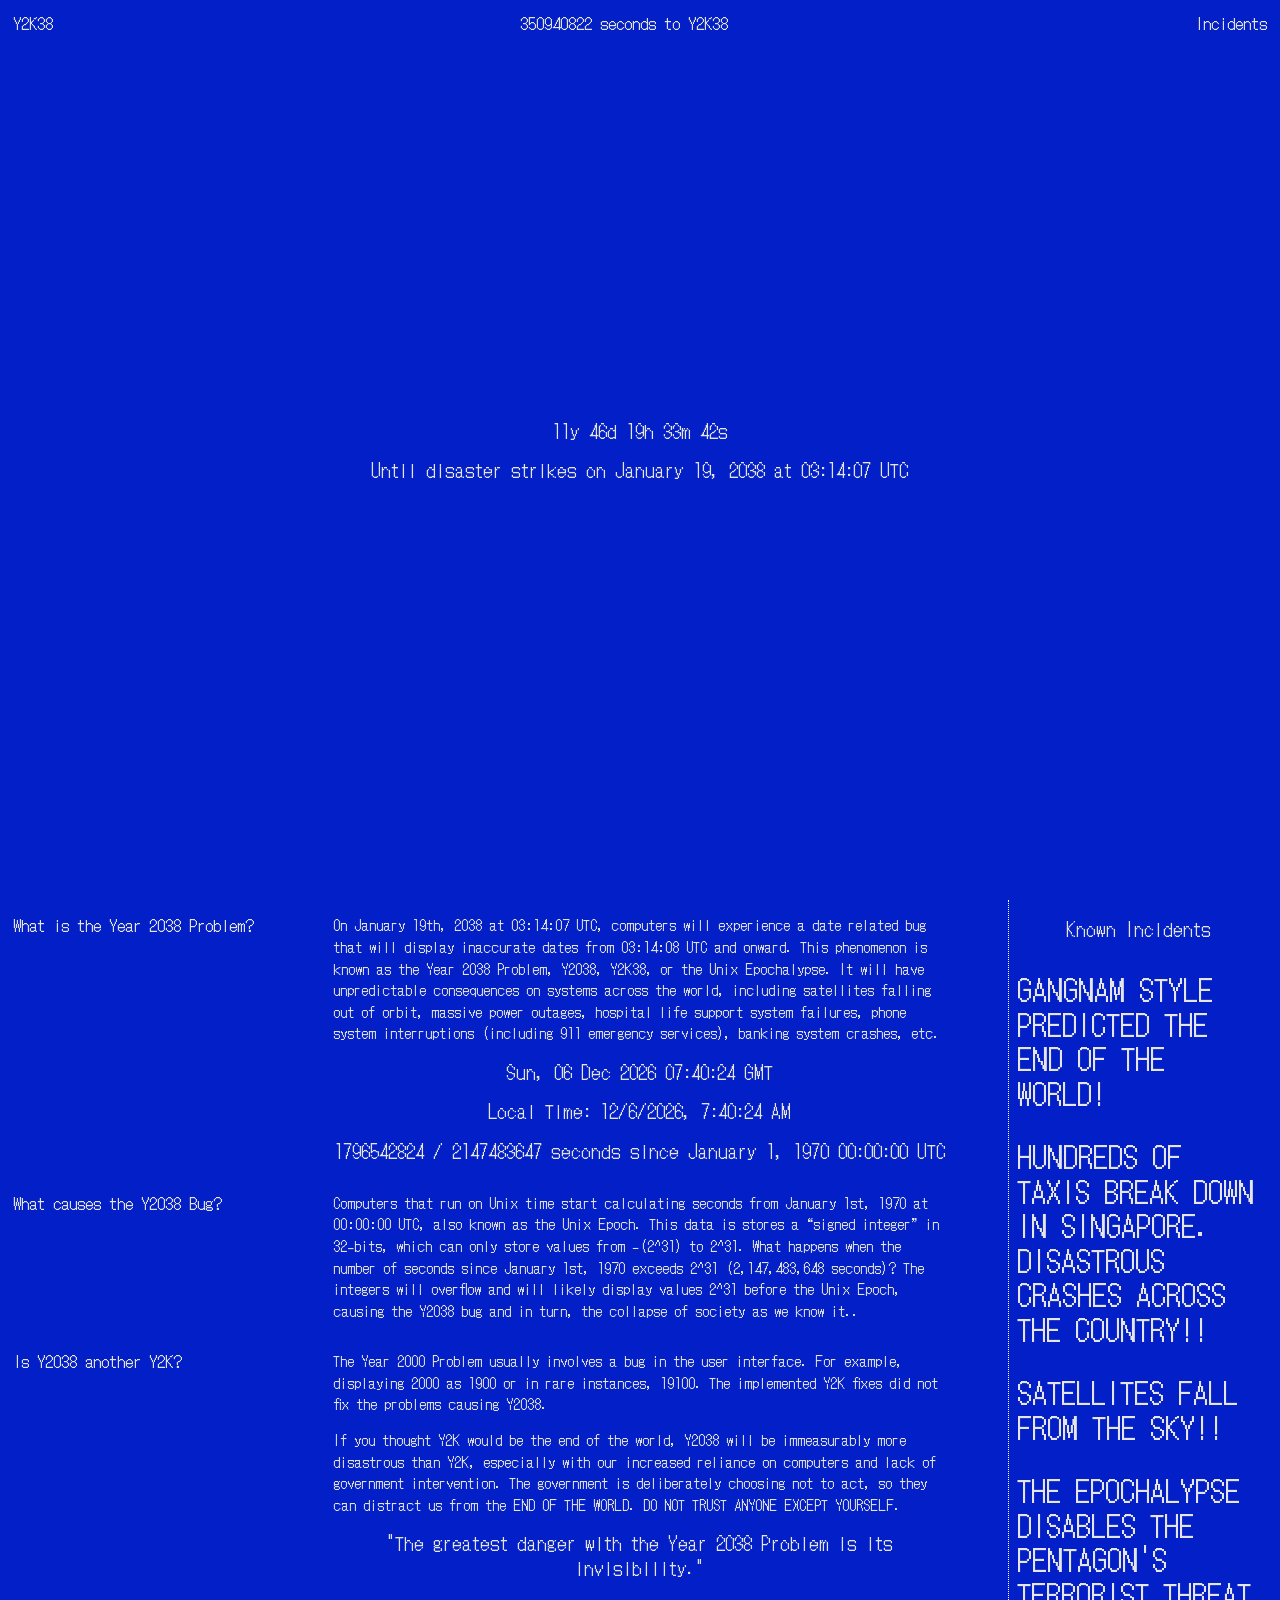
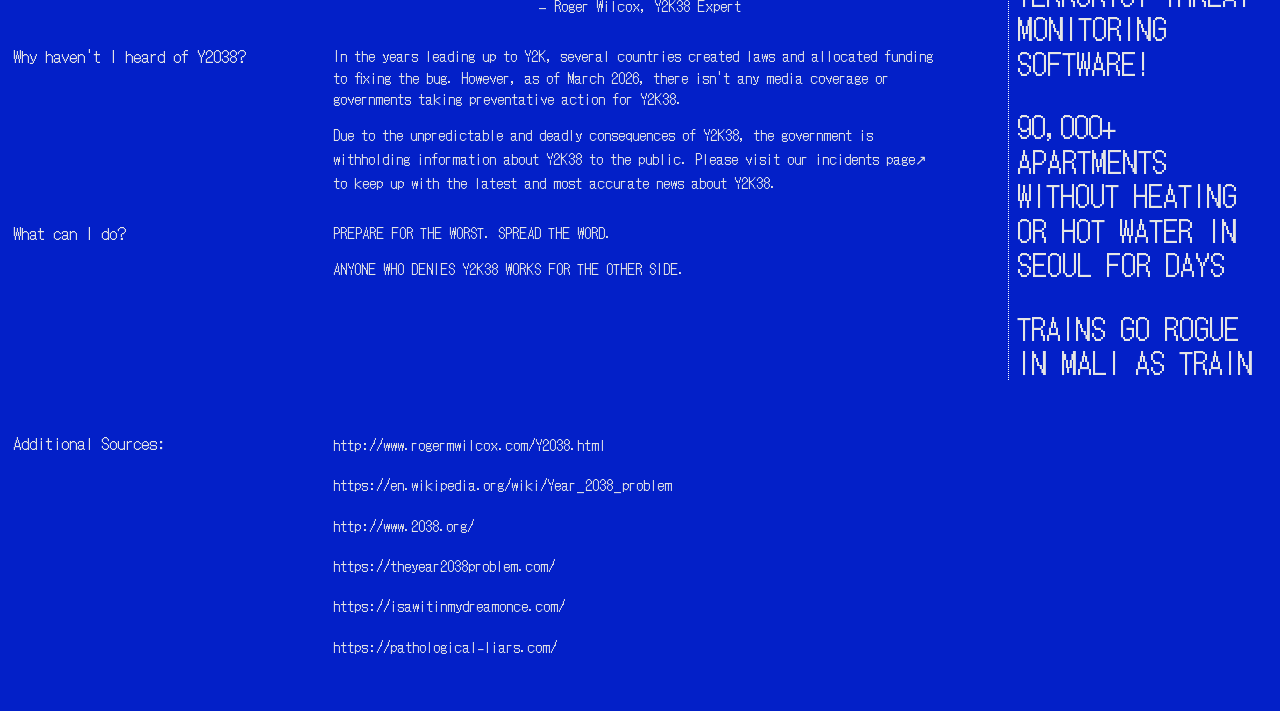
==== commit 7cc59902: "Sources on home page" ====
--- a/index.html
+++ b/index.html
@@ -110,6 +110,10 @@
                 <p><a target="_blank" href="https://en.wikipedia.org/wiki/Year_2038_problem">https://en.wikipedia.org/wiki/Year_2038_problem</a></p>
                 <p><a target="_blank" href="http://www.2038.org/">http://www.2038.org/</a></p>
                 <p><a target="_blank" href="https://theyear2038problem.com/">https://theyear2038problem.com/</a></p>
+                <p><a target="_blank" href="error.html">https://isawitinmydreamonce.com/</a></p>
+                <p><a target="_blank" href="error.html">https://pathological-liars.com/</a></p>
+
+
                 <!--<p><a href="about.html">About</a></p>-->
 
             </div>
